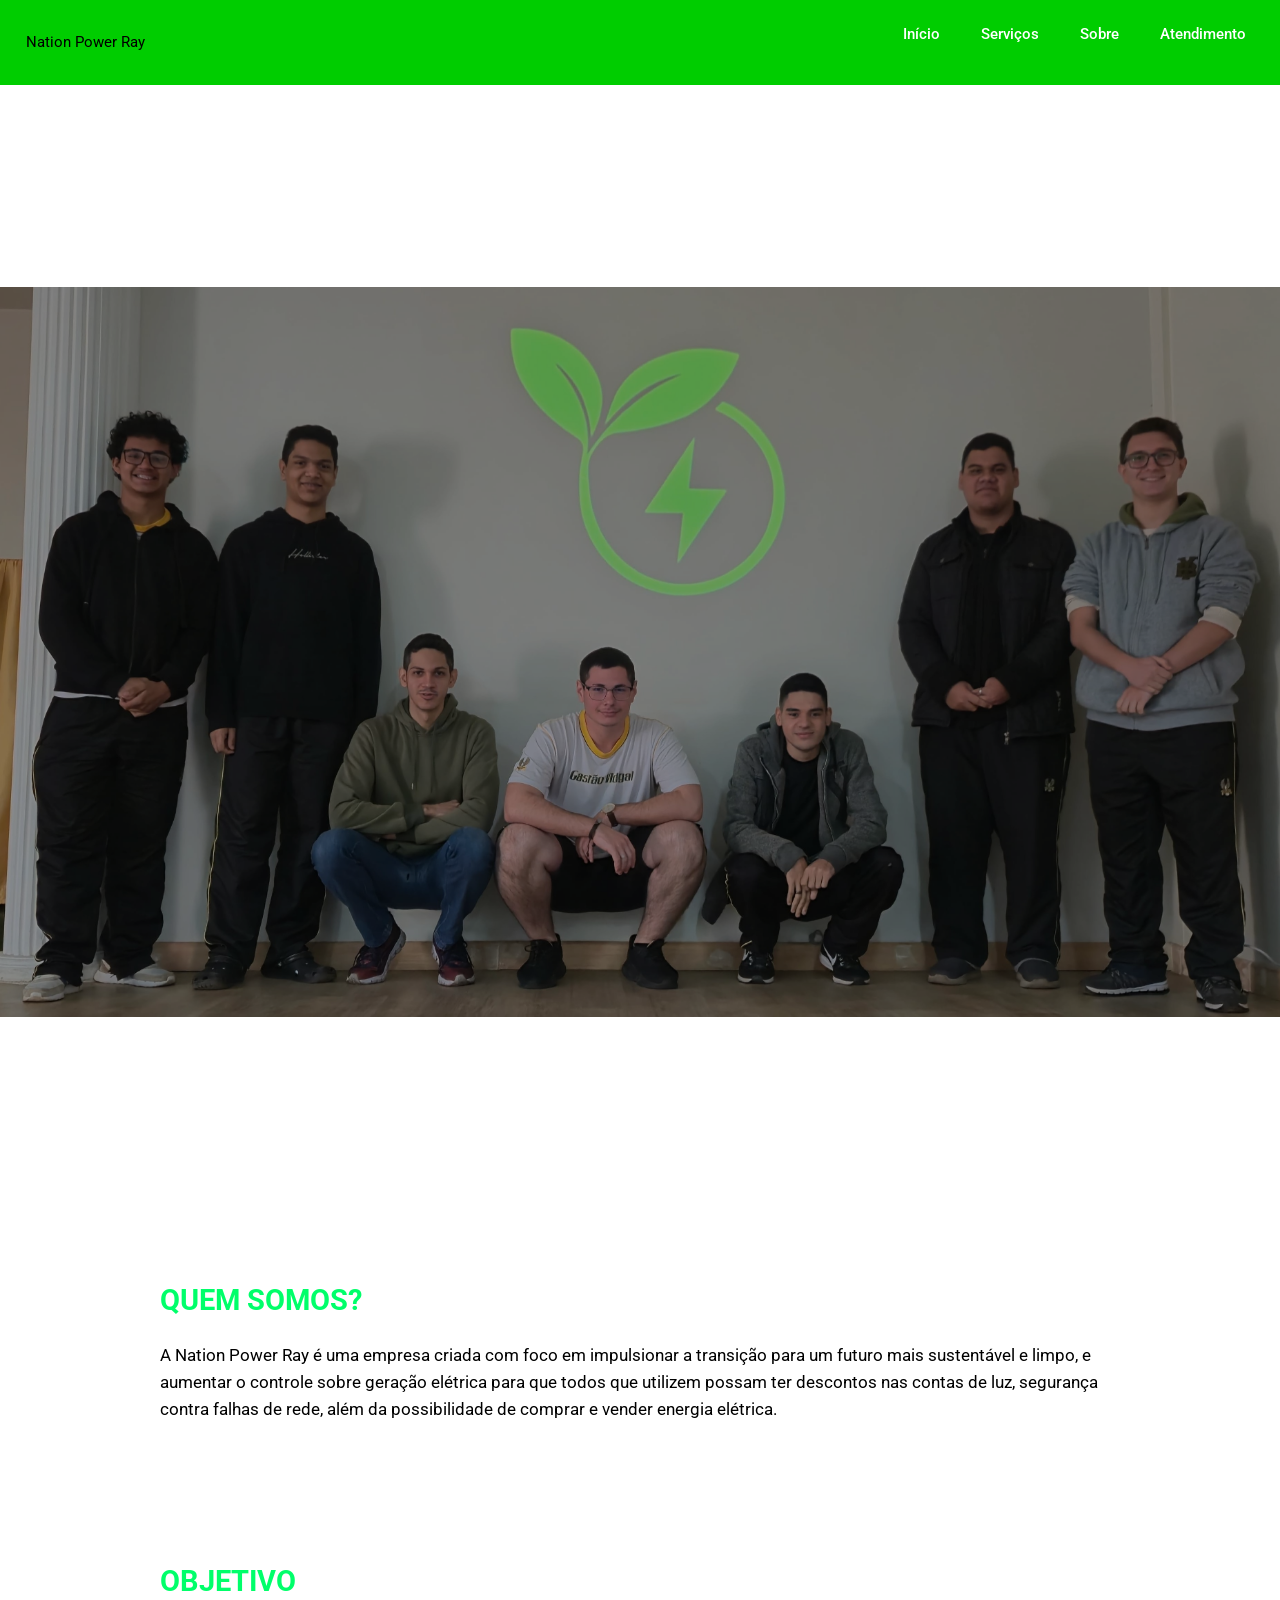
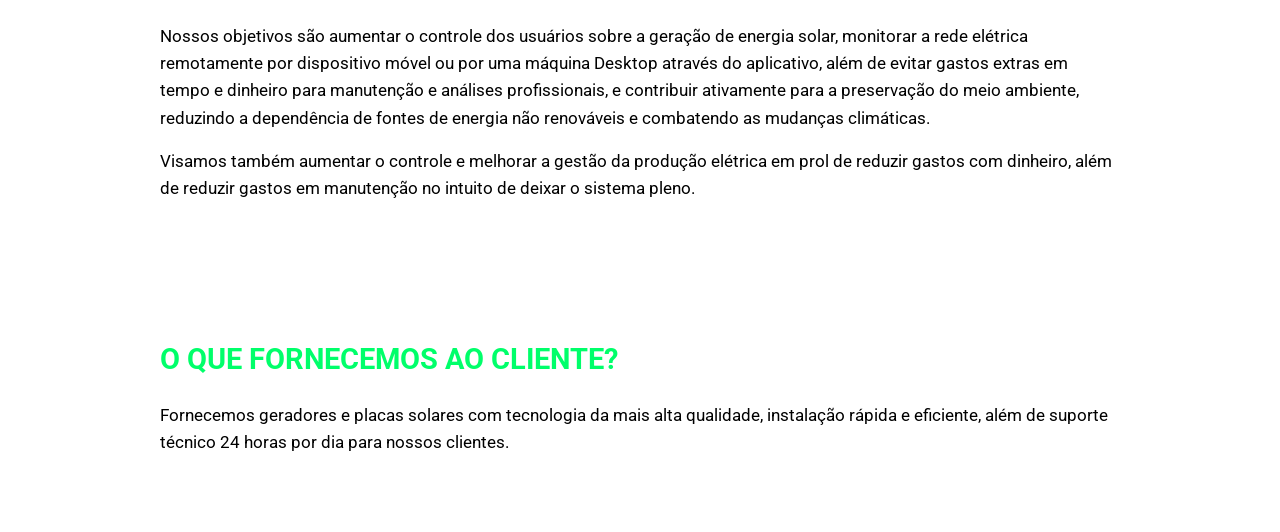
==== Projeto NPR oficial/Historia.html @ 916e8214 "Add files via upload" ====
<!DOCTYPE html>
<html lang="pt-br">

<head>
  <meta charset="UTF-8">
  <meta name="viewport" content="width=device-width, initial-scale=1.0">
  <link href="https://cdn.jsdelivr.net/npm/bootstrap@5.3.8/dist/css/bootstrap.min.css" rel="stylesheet"
    integrity="sha384-sRIl4kxILFvY47J16cr9ZwB07vP4J8+LH7qKQnuqkuIAvNWLzeN8tE5YBujZqJLB" crossorigin="anonymous">
  <script src="https://cdn.jsdelivr.net/npm/bootstrap@5.3.0-alpha1/dist/js/bootstrap.bundle.min.js"></script>
  <link rel="preconnect" href="https://fonts.googleapis.com">
  <link rel="preconnect" href="https://fonts.gstatic.com" crossorigin>
  <link href="https://fonts.googleapis.com/css2?family=Roboto:ital,wght@0,100..900;1,100..900&display=swap"
    rel="stylesheet">
  <link rel="stylesheet" href="style.css">
  <link rel="stylesheet" href="Historia.css">
  <link rel="stylesheet" href="Responsividade.css">
  <title>NPR Oficial</title>

</head>

<body>

  <header class="header" id="header">
    <div class="logo-container">
      Nation Power Ray
    </div>

    <nav class="nav" id="nav">
      <ul class="nav-list">
        <li><a href="Index.html">Início</a></li>
        <li><a href="Servicos.html">Serviços</a></li>
        <li><a href="Historia.html">Sobre</a></li>
        <li><a href="Atendimento.html">Atendimento</a></li>
      </ul>

      <div class="dropdown-responsive">
        <button class="btn" type="button" data-bs-toggle="dropdown" aria-expanded="false">
          <svg width="20px" height="20px" viewBox="0 0 24 24" fill="none" xmlns="http://www.w3.org/2000/svg">
            <line x1="5" y1="7" x2="19" y2="7" stroke="#FFFFFF" stroke-width="2" stroke-linecap="round"
              stroke-linejoin="round" />
            <line x1="5" y1="12" x2="19" y2="12" stroke="#FFFFFF" stroke-width="2" stroke-linecap="round"
              stroke-linejoin="round" />
            <line x1="5" y1="17" x2="19" y2="17" stroke="#FFFFFF" stroke-width="2" stroke-linecap="round"
              stroke-linejoin="round" />
          </svg>
        </button>
        <ul class="dropdown-menu">
          <li><a href="Index.html">Início</a></li>
          <li><a href="Servicos.html">Serviços</a></li>
          <li><a href="Historia.html">Sobre</a></li>
          <li><a href="Atendimento.html">Atendimento</a></li>
      </div>
    </nav>
  </header>

  <!-- Seção de introdução com imagem do grupo -->
  <section class="intro-imagem">
    <div class="intro-texto">
    </div>
  </section>

  <!-- Conteúdo principal após rolar -->
  <section class="conteudo-quem-somos">
    <div class="title">
      <p>QUEM SOMOS?</p>
    </div>

    <div class="content">
      <p>
        A Nation Power Ray é uma empresa criada com foco em impulsionar a transição para um futuro mais sustentável e
        limpo, e aumentar o controle sobre geração elétrica para que todos que utilizem possam ter descontos nas contas
        de
        luz, segurança contra falhas de rede, além da possibilidade de comprar e vender energia elétrica.
      </p>
    </div>
  </section>


  <!-- Conteúdo principal após rolar -->
  <section class="conteudo-quem-somos">
    <div class="title">
      <p>OBJETIVO</p>
    </div>

    <div class="content">
      <p>
        Nossos objetivos são aumentar o controle dos usuários sobre a geração de energia solar, monitorar a rede
        elétrica
        remotamente por dispositivo móvel ou por uma máquina Desktop através do aplicativo, além de evitar gastos
        extras em tempo e dinheiro para manutenção e análises profissionais, e contribuir ativamente para a
        preservação do meio ambiente, reduzindo a dependência de fontes de energia não renováveis e
        combatendo as mudanças climáticas.
      </p>

      <p>
        Visamos também aumentar o controle e melhorar a gestão da produção elétrica em prol de reduzir gastos
        com dinheiro, além de reduzir gastos em manutenção no
        intuito de deixar o sistema pleno.
      </p>
    </div>
  </section>


  <section class="conteudo-quem-somos">
    <div class="title">
      <p>O QUE FORNECEMOS AO CLIENTE?</p>
    </div>

    <div class="content">
      <p>
        Fornecemos geradores e placas solares com tecnologia da mais alta qualidade, instalação rápida e eficiente,
        além de suporte técnico 24 horas por dia para nossos clientes.
      </p>
    </div>
  </section>


</body>

</html>
---- Projeto NPR oficial/style.css ----
* {
  margin: 0;
  padding: 0;
  box-sizing: border-box;
  text-decoration: none;
  font-family: "Roboto", sans-serif;
}

body {
  background-color: #fafafa;
  color: rgb(0, 0, 0);
  font-size: 15px;
}


.header {
  display: flex;
  justify-content: space-between;
  align-items: center;
  padding: 15px 26px;
  background-color: #00CD00;

  position: sticky;
  top: 0;
  z-index: 1000;
}

.logo-container {
  display: flex;
  align-items: center;
}


.nav {
  position: relative;
}

.nav-list {
  list-style: none;
  display: flex;
  gap: 25px;
}

.nav-list li {
  position: relative;
}

.nav-list li a {
  text-decoration: none;
  color: #ffffff;
  font-weight: 500;
  transition: color 0.3s;
  padding: 8px;
  display: block;
}

.nav-list li a:hover {
  color: #050505;
}

.dropdown-responsive {
display: none;
}

.dropdown-item {
  text-decoration: none;   
  color: #51CB20;          
}

.dropdown-item:hover {
  color: #3d9e16;  
}

.dropdown-menu {
  display: flex;
  flex-direction: column;
  align-items: center;    
  justify-content: center; 
}





.btn:active {
  scale: 0.92;
}

.dots {
  position: absolute;
  bottom: 15px;           
  left: 50%;
  transform: translateX(-50%);
  display: flex;
  gap: 12px;
  z-index: 10;
}

.dot {
  width: 15px;
  height: 15px;
  border-radius: 50%;
  background-color: #ffffff80;
  cursor: pointer;
}

.dot.active {
  background-color: #51CB20;
}


.card-container {
  display: flex;
  flex-wrap: wrap;
  justify-content: center;
  gap: 20px;
  margin: 40px auto;
  max-width: 1200px;
}

.balowcards {
  background-color: #00121e;
  width: 200px;
  padding: 20px;
  text-align: center;
}


.escolha {
  max-width: 1200px;
  margin: 0 auto;
  padding: 50px 20px;
  text-align: center;
}

.escolha h1 {
  font-size: 36px;
  margin-bottom: 30px;
}

.beneficios {
  text-align: center;

}

.container {
            width: 100%;
            max-width: 1200px;
            padding: 40px 20px;
        }

        .cards-wrapper {
            display: grid;
            grid-template-columns: repeat(auto-fit, minmax(280px, 1fr));
            gap: 30px;
            width: 100%;
        }

        .card {
            background: #ffffff;
            border-radius: 16px;
            padding: 40px 30px;
            text-align: center;
            box-shadow: 0 10px 30px rgba(0, 0, 0, 0.15);
            transition: transform 0.3s ease, box-shadow 0.3s ease;
            display: flex;
            flex-direction: column;
            align-items: center;
        }

        .card:hover {
            transform: translateY(-8px);
            box-shadow: 0 15px 40px rgba(0, 0, 0, 0.2);
        }

        .icone {
            font-size: 64px;
            margin-bottom: 20px;
            line-height: 1;
        }

        .card h3 {
            font-size: 22px;
            font-weight: 700;
            color: #2d3748;
            margin: 0 0 16px 0;
            line-height: 1.3;
        }

        .card p {
            font-size: 16px;
            color: #4a5568;
            line-height: 1.6;
            margin: 0;
        }

        @media (max-width: 768px) {
            .container {
                padding: 30px 15px;
            }

            .cards-wrapper {
                gap: 20px;
            }

            .card {
                padding: 30px 20px;
            }

            .icone {
                font-size: 56px;
            }

            .card h3 {
                font-size: 20px;
            }

            .card p {
                font-size: 15px;
            }
        }




.Redes {
  display: flex;
  justify-content: center;
  gap: 20px;
  background-color: #51CB20;
  padding: 25px;
}

.socialContainer {
  width: 52px;
  height: 52px;
  display: flex;
  align-items: center;
  justify-content: center;
  transition: .3s;
}

.containerOne:hover {
  background-color: #e60b6e;
}

.containerThree:hover {
  background-color: #0072b1;
}

.containerFour:hover {
  background-color: #128C7E;
}

.socialSvg {
  width: 17px;
  fill: #fff;
}
---- Projeto NPR oficial/Historia.css ----
* {
  margin: 0;
  padding: 0;
  box-sizing: border-box;
  text-decoration: none;
  font-family: "Roboto", sans-serif;
}

/* Estilos gerais do body */
body {
  background-color: #ffffff;
  color: rgb(0, 0, 0);
  font-size: 15px;
}

/* ===========================
   HEADER + NAV
=========================== */
.header {
  display: flex;
  justify-content: space-between;
  align-items: center;
  padding: 15px 26px;
  position: sticky;
  top: 0;
  z-index: 1000;
}

/* Logo */
.logo-container {
  display: flex;
  align-items: center;
}

.logo {
  width: 60px;
  height: 60px;
  margin-right: 10px;
}

/* Menu padrão */
.nav {
  position: relative;
}

.nav-list {
  list-style: none;
  display: flex;
  gap: 25px;
}

.nav-list li {
  position: relative;
}

.nav-list li a {
  text-decoration: none;
  color: #ffffff;
  font-weight: 500;
  transition: color 0.3s;
  padding: 8px;
  display: block;
}

.nav-list li a:hover {
  color: #030303;
}

/* Seção inicial com imagem do grupo */
.intro-imagem {
  height: 126vh;
  background-image: url('./Imagens/fotogrupo.jpg'); /* sua imagem real */
  background-size: contain;
  filter: brightness(0.6); /* diminui o brilho da imagem */
  background-position: center;
  background-repeat: no-repeat; /* Evita a repetição da imagem nas bordas */
  display: flex;
  align-items: center;
  justify-content: center;
  position: relative;
}

.intro-texto h1 {
  font-size: 48px;
  color: #00ff6a;
  text-transform: uppercase;
  text-shadow: 0 0 10px black;
  text-align: center;
}

/* Seção de conteúdo com fundo 00121e */
.conteudo-quem-somos {
  color: rgb(0, 0, 0);
  padding: 60px 20px;
  max-width: 1000px;
  margin: 0 auto;
}

.title p {
  color: #00ff6a;
  text-transform: uppercase;
  font-size: 29px;
  font-weight: bold;
  margin-bottom: 20px;
}

.content p {
  font-size: 17px;
  line-height: 1.6;
}
---- Projeto NPR oficial/Responsividade.css ----
@media screen and (max-width: 480px) {
    nav {
        .nav-list {
            display: none;
        }

        .dropdown-responsive {
            display: block;
        }
    }

}
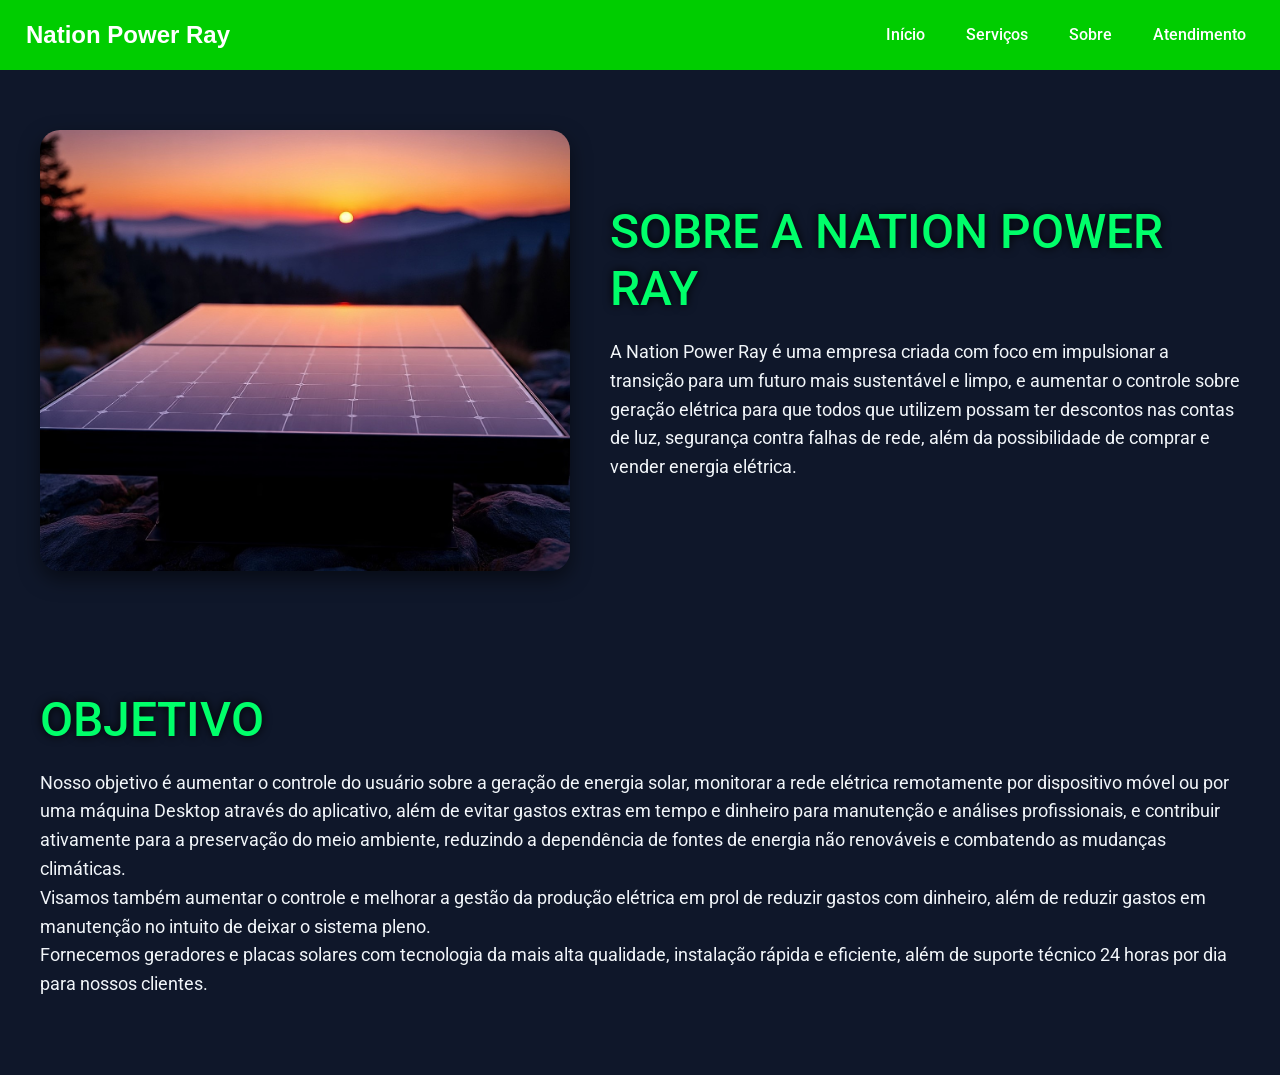
==== commit 8de0300b: "Add files via upload" ====
--- a/Projeto NPR oficial/Historia.html
+++ b/Projeto NPR oficial/Historia.html
@@ -21,7 +21,7 @@
 <body>
 
   <header class="header" id="header">
-    <div class="logo-container">
+    <div class="logo">
       Nation Power Ray
     </div>
 
@@ -43,6 +43,7 @@
             <line x1="5" y1="17" x2="19" y2="17" stroke="#FFFFFF" stroke-width="2" stroke-linecap="round"
               stroke-linejoin="round" />
           </svg>
+
         </button>
         <ul class="dropdown-menu">
           <li><a href="Index.html">Início</a></li>
@@ -53,68 +54,43 @@
     </nav>
   </header>
 
-  <!-- Seção de introdução com imagem do grupo -->
-  <section class="intro-imagem">
-    <div class="intro-texto">
-    </div>
-  </section>
-
-  <!-- Conteúdo principal após rolar -->
   <section class="conteudo-quem-somos">
-    <div class="title">
-      <p>QUEM SOMOS?</p>
+    <div class="intro-imagem">
+      <img src="./Imagens/solar.jpg" alt="Painéis solares">
     </div>
 
-    <div class="content">
+    <div class="intro-texto">
+      <h1>Sobre a Nation Power Ray</h1>
       <p>
         A Nation Power Ray é uma empresa criada com foco em impulsionar a transição para um futuro mais sustentável e
         limpo, e aumentar o controle sobre geração elétrica para que todos que utilizem possam ter descontos nas contas
-        de
-        luz, segurança contra falhas de rede, além da possibilidade de comprar e vender energia elétrica.
+        de luz, segurança contra falhas de rede, além da possibilidade de comprar e vender energia elétrica.
       </p>
     </div>
   </section>
 
 
-  <!-- Conteúdo principal após rolar -->
-  <section class="conteudo-quem-somos">
-    <div class="title">
-      <p>OBJETIVO</p>
+
+
+  <section class="conteudo-objetivo">
     </div>
 
-    <div class="content">
+    <div class="intro-texto">
+      <h1>OBJETIVO</h1>
       <p>
-        Nossos objetivos são aumentar o controle dos usuários sobre a geração de energia solar, monitorar a rede
-        elétrica
-        remotamente por dispositivo móvel ou por uma máquina Desktop através do aplicativo, além de evitar gastos
+        Nosso objetivo é aumentar o controle do usuário sobre a geração de energia solar, monitorar a rede
+        elétrica remotamente por dispositivo móvel ou por uma máquina Desktop através do aplicativo, além de evitar gastos
         extras em tempo e dinheiro para manutenção e análises profissionais, e contribuir ativamente para a
         preservação do meio ambiente, reduzindo a dependência de fontes de energia não renováveis e
-        combatendo as mudanças climáticas.
-      </p>
-
-      <p>
+        combatendo as mudanças climáticas.<br>
         Visamos também aumentar o controle e melhorar a gestão da produção elétrica em prol de reduzir gastos
-        com dinheiro, além de reduzir gastos em manutenção no
-        intuito de deixar o sistema pleno.
-      </p>
-    </div>
-  </section>
-
-
-  <section class="conteudo-quem-somos">
-    <div class="title">
-      <p>O QUE FORNECEMOS AO CLIENTE?</p>
-    </div>
-
-    <div class="content">
-      <p>
+        com dinheiro, além de reduzir gastos em manutenção no intuito de deixar o sistema pleno.<br>
         Fornecemos geradores e placas solares com tecnologia da mais alta qualidade, instalação rápida e eficiente,
         além de suporte técnico 24 horas por dia para nossos clientes.
       </p>
     </div>
   </section>
 
-
 </body>
 
 </html>
--- a/Projeto NPR oficial/style.css
+++ b/Projeto NPR oficial/style.css
@@ -7,75 +7,158 @@
 }
 
 body {
-  background-color: #fafafa;
-  color: rgb(0, 0, 0);
+  background-color: #000000;
+  color: #ffffff;
   font-size: 15px;
 }
 
-
 .header {
   display: flex;
-  justify-content: space-between;
-  align-items: center;
-  padding: 15px 26px;
+  justify-content: space-between; 
+  align-items: center;          
+  padding: 12px 24px;
   background-color: #00CD00;
-
   position: sticky;
   top: 0;
-  z-index: 1000;
-}
-
-.logo-container {
-  display: flex;
-  align-items: center;
-}
-
-
-.nav {
-  position: relative;
+  z-index: 999;
+}
+
+.logo {
+  font-weight: bold;
+  color: white;
+  font-size: 20px;
 }
 
 .nav-list {
+  display: flex;
+  gap: 32px; /* espaço entre os links */
   list-style: none;
-  display: flex;
-  gap: 25px;
-}
-
-.nav-list li {
-  position: relative;
-}
-
-.nav-list li a {
+  margin: 0;
+  padding: 0;
+}
+
+.nav-list a {
+  color: white;
   text-decoration: none;
-  color: #ffffff;
   font-weight: 500;
-  transition: color 0.3s;
-  padding: 8px;
-  display: block;
-}
+  font-size: 16px;
+}
+
 
 .nav-list li a:hover {
   color: #050505;
 }
 
+.destaque {
+  position: relative;
+  min-height: 100vh;
+  background: url("./Imagens/placa.jpg") no-repeat center center;
+  background-size: cover;
+  display: flex;
+  align-items: center;
+  justify-content: center;
+  color: #fff;
+}
+
+.destaque .overlay {
+  width: 100%;
+  height: 100%;
+  display: flex;
+  align-items: center;
+  justify-content: center;
+  text-align: center;
+  padding: 40px;
+}
+
+.destaque .texto {
+  max-width: 700px;
+}
+
+.destaque h1 {
+  font-size: clamp(32px, 5vw, 56px);
+  margin-bottom: 20px;
+  font-weight: 700;
+}
+
+.destaque p {
+  font-size: 18px;
+  margin-bottom: 30px;
+}
+
+.destaque .botao {
+  display: inline-block;
+  background: #22c55e;
+  color: #fff;
+  padding: 14px 28px;
+  border-radius: 8px;
+  font-weight: 600;
+  text-decoration: none;
+  transition: transform 0.2s ease, box-shadow 0.2s ease;
+}
+
+.destaque .botao:hover {
+  transform: translateY(-2px);
+  box-shadow: 0 8px 20px rgba(34, 197, 94, 0.4);
+}
+
+
 .dropdown-responsive {
-display: none;
-}
-
-.dropdown-item {
-  text-decoration: none;   
-  color: #51CB20;          
-}
-
-.dropdown-item:hover {
-  color: #3d9e16;  
-}
-
-.dropdown-menu {
-  display: flex;
-  flex-direction: column;
-  align-items: center;    
-  justify-content: center; 
+  display: none;
+}
+
+@media (max-width: 768px) {
+  .dropdown-responsive {
+    display: block;
+    position: relative;
+  }
+
+  #menu-toggle {
+    background: none;
+    border: none;
+    padding: 8px;
+    cursor: pointer;
+  }
+
+  #menu-toggle img {
+    width: 32px;
+    height: 32px;
+  }
+
+  .dropdown-menu {
+    position: fixed;
+    top: 0;
+    left: 0;
+    width: 100vw;
+    height: 100vh;
+    background-color: #00CD00;
+    display: none;
+    flex-direction: column;
+    justify-content: center;
+    align-items: center;
+    z-index: 999;
+  }
+
+  .dropdown-menu ul {
+    list-style: none;
+    padding: 0;
+    margin: 0;
+    text-align: center;
+  }
+
+  .dropdown-menu li {
+    margin: 20px 0;
+  }
+
+  .dropdown-menu a {
+    font-size: 24px;
+    color: white;
+    text-decoration: none;
+    font-weight: bold;
+  }
+
+  .dropdown-menu.show {
+    display: flex;
+  }
 }
 
 
@@ -88,7 +171,7 @@
 
 .dots {
   position: absolute;
-  bottom: 15px;           
+  bottom: 15px;
   left: 50%;
   transform: translateX(-50%);
   display: flex;
@@ -144,90 +227,89 @@
 }
 
 .container {
-            width: 100%;
-            max-width: 1200px;
-            padding: 40px 20px;
-        }
-
-        .cards-wrapper {
-            display: grid;
-            grid-template-columns: repeat(auto-fit, minmax(280px, 1fr));
-            gap: 30px;
-            width: 100%;
-        }
-
-        .card {
-            background: #ffffff;
-            border-radius: 16px;
-            padding: 40px 30px;
-            text-align: center;
-            box-shadow: 0 10px 30px rgba(0, 0, 0, 0.15);
-            transition: transform 0.3s ease, box-shadow 0.3s ease;
-            display: flex;
-            flex-direction: column;
-            align-items: center;
-        }
-
-        .card:hover {
-            transform: translateY(-8px);
-            box-shadow: 0 15px 40px rgba(0, 0, 0, 0.2);
-        }
-
-        .icone {
-            font-size: 64px;
-            margin-bottom: 20px;
-            line-height: 1;
-        }
-
-        .card h3 {
-            font-size: 22px;
-            font-weight: 700;
-            color: #2d3748;
-            margin: 0 0 16px 0;
-            line-height: 1.3;
-        }
-
-        .card p {
-            font-size: 16px;
-            color: #4a5568;
-            line-height: 1.6;
-            margin: 0;
-        }
-
-        @media (max-width: 768px) {
-            .container {
-                padding: 30px 15px;
-            }
-
-            .cards-wrapper {
-                gap: 20px;
-            }
-
-            .card {
-                padding: 30px 20px;
-            }
-
-            .icone {
-                font-size: 56px;
-            }
-
-            .card h3 {
-                font-size: 20px;
-            }
-
-            .card p {
-                font-size: 15px;
-            }
-        }
-
-
-
+  width: 100%;
+  max-width: 1200px;
+  padding: 40px 20px;
+}
+
+.cards-wrapper {
+  display: grid;
+  grid-template-columns: repeat(auto-fit, minmax(280px, 1fr));
+  gap: 30px;
+  width: 100%;
+}
+
+.card {
+  background: #ffffff;
+  border-radius: 16px;
+  padding: 40px 30px;
+  text-align: center;
+  box-shadow: 0 10px 30px rgba(0, 0, 0, 0.15);
+  transition: transform 0.3s ease, box-shadow 0.3s ease;
+  display: flex;
+  flex-direction: column;
+  align-items: center;
+}
+
+.card:hover {
+  transform: translateY(-8px);
+  box-shadow: 0 15px 40px #0de40633;
+}
+
+.icone {
+  border: none;
+  box-shadow: none;
+  font-size: 74px;
+  margin-bottom: 20px;
+  line-height: 1;
+}
+
+.card h3 {
+  font-size: 22px;
+  font-weight: 700;
+  color: #000000;
+  margin: 0 0 16px 0;
+  line-height: 1.3;
+}
+
+.card p {
+  font-size: 16px;
+  color: #000000;
+  line-height: 1.6;
+  margin: 0;
+}
+
+@media (max-width: 768px) {
+  .container {
+    padding: 30px 15px;
+  }
+
+  .cards-wrapper {
+    gap: 20px;
+  }
+
+  .card {
+    padding: 30px 20px;
+  }
+
+  .icone {
+    font-size: 56px;
+  }
+
+  .card h3 {
+    font-size: 20px;
+  }
+
+  .card p {
+    font-size: 15px;
+  }
+}
 
 .Redes {
   display: flex;
   justify-content: center;
   gap: 20px;
-  background-color: #51CB20;
+  background-color: #00CD00;
   padding: 25px;
 }
 
@@ -255,5 +337,4 @@
 .socialSvg {
   width: 17px;
   fill: #fff;
-}
-
+}
--- a/Projeto NPR oficial/Historia.css
+++ b/Projeto NPR oficial/Historia.css
@@ -6,16 +6,13 @@
   font-family: "Roboto", sans-serif;
 }
 
-/* Estilos gerais do body */
 body {
-  background-color: #ffffff;
-  color: rgb(0, 0, 0);
+  background-color: #363636;
+  color: #000000;
   font-size: 15px;
 }
 
-/* ===========================
-   HEADER + NAV
-=========================== */
+
 .header {
   display: flex;
   justify-content: space-between;
@@ -26,16 +23,11 @@
   z-index: 1000;
 }
 
-/* Logo */
-.logo-container {
-  display: flex;
-  align-items: center;
-}
-
 .logo {
-  width: 60px;
-  height: 60px;
-  margin-right: 10px;
+  color: #ffffff;
+  font-family: "Poppins", sans-serif;
+  font-size: 1.5rem;
+  font-weight: bold;
 }
 
 /* Menu padrão */
@@ -66,45 +58,62 @@
   color: #030303;
 }
 
-/* Seção inicial com imagem do grupo */
+.conteudo-quem-somos, .conteudo-objetivo {
+  display: flex;              /* lado a lado */
+  align-items: center;        /* centraliza verticalmente */
+  justify-content: center;
+  gap: 40px;                  /* espaço entre imagem e texto */
+  padding: 60px 40px;
+  background-color: #0f172a;  /* fundo escuro */
+}
+
+/* Imagem à esquerda */
 .intro-imagem {
-  height: 126vh;
-  background-image: url('./Imagens/fotogrupo.jpg'); /* sua imagem real */
-  background-size: contain;
-  filter: brightness(0.6); /* diminui o brilho da imagem */
-  background-position: center;
-  background-repeat: no-repeat; /* Evita a repetição da imagem nas bordas */
+  flex: 1 1 400px;
   display: flex;
-  align-items: center;
   justify-content: center;
-  position: relative;
+}
+
+.intro-imagem img {
+  max-width: 100%;
+  height: auto;
+  border-radius: 20px;        /* bordas arredondadas */
+  box-shadow: 0 8px 20px rgba(0,0,0,0.5); /* sombra elegante */
+  object-fit: cover;          /* ajusta sem distorcer */
+}
+
+/* Texto à direita */
+.intro-texto, .content {
+  flex: 1 1 500px;
+  color: #ffffff;             /* texto branco */
 }
 
 .intro-texto h1 {
-  font-size: 48px;
-  color: #00ff6a;
+  font-size: clamp(28px, 4vw, 48px);
+  color: #00ff6a;             /* verde neon */
   text-transform: uppercase;
   text-shadow: 0 0 10px black;
-  text-align: center;
-}
-
-/* Seção de conteúdo com fundo 00121e */
-.conteudo-quem-somos {
-  color: rgb(0, 0, 0);
-  padding: 60px 20px;
-  max-width: 1000px;
-  margin: 0 auto;
-}
-
-.title p {
-  color: #00ff6a;
-  text-transform: uppercase;
-  font-size: 29px;
-  font-weight: bold;
   margin-bottom: 20px;
 }
 
-.content p {
-  font-size: 17px;
+.intro-texto p {
+  font-size: 18px;
   line-height: 1.6;
-}+  color: #f1f5f9;             /* branco suave */
+}
+
+/* Responsividade */
+@media (max-width: 768px) {
+  .conteudo-quem-somos {
+    flex-direction: column;   /* imagem em cima, texto embaixo */
+    text-align: center;
+  }
+
+  .intro-imagem, .intro-texto {
+    flex: 1 1 100%;
+  }
+
+  .intro-imagem img {
+    max-width: 90%;
+  }
+}
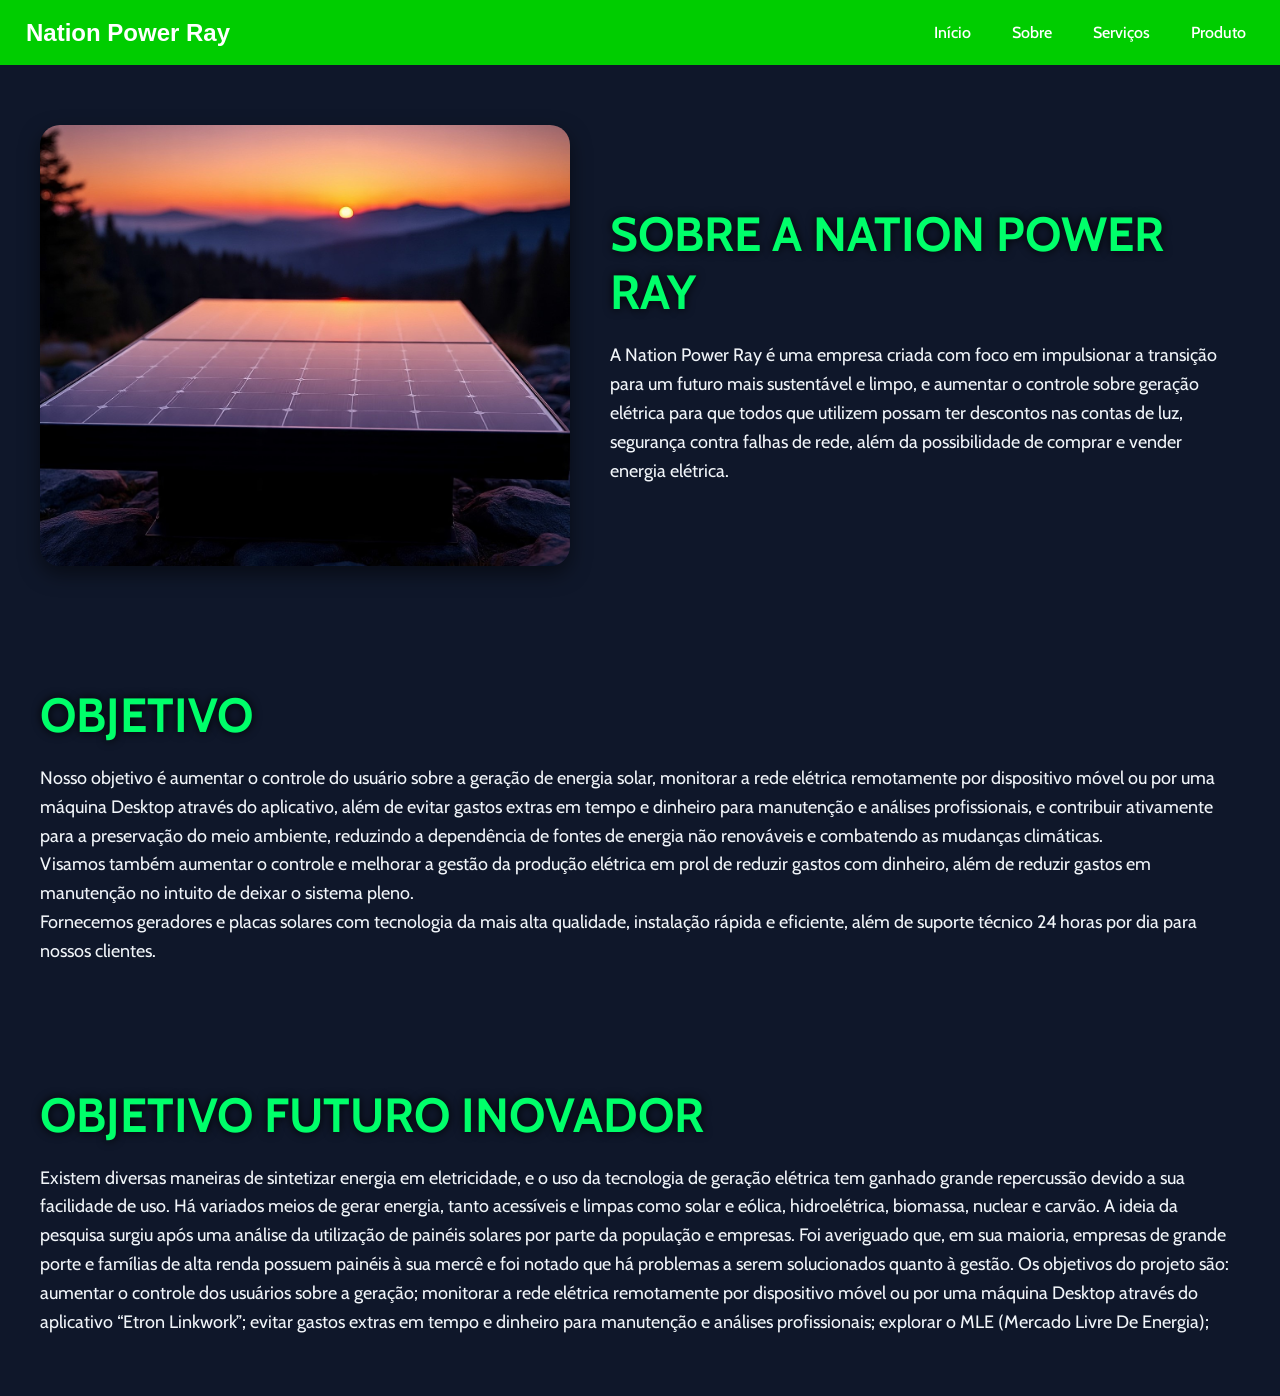
==== commit a10319fe: "Add files via upload" ====
--- a/Projeto NPR oficial/Historia.html
+++ b/Projeto NPR oficial/Historia.html
@@ -4,13 +4,7 @@
 <head>
   <meta charset="UTF-8">
   <meta name="viewport" content="width=device-width, initial-scale=1.0">
-  <link href="https://cdn.jsdelivr.net/npm/bootstrap@5.3.8/dist/css/bootstrap.min.css" rel="stylesheet"
-    integrity="sha384-sRIl4kxILFvY47J16cr9ZwB07vP4J8+LH7qKQnuqkuIAvNWLzeN8tE5YBujZqJLB" crossorigin="anonymous">
-  <script src="https://cdn.jsdelivr.net/npm/bootstrap@5.3.0-alpha1/dist/js/bootstrap.bundle.min.js"></script>
-  <link rel="preconnect" href="https://fonts.googleapis.com">
-  <link rel="preconnect" href="https://fonts.gstatic.com" crossorigin>
-  <link href="https://fonts.googleapis.com/css2?family=Roboto:ital,wght@0,100..900;1,100..900&display=swap"
-    rel="stylesheet">
+
   <link rel="stylesheet" href="style.css">
   <link rel="stylesheet" href="Historia.css">
   <link rel="stylesheet" href="Responsividade.css">
@@ -28,9 +22,9 @@
     <nav class="nav" id="nav">
       <ul class="nav-list">
         <li><a href="Index.html">Início</a></li>
+        <li><a href="Historia.html">Sobre</a></li>
         <li><a href="Servicos.html">Serviços</a></li>
-        <li><a href="Historia.html">Sobre</a></li>
-        <li><a href="Atendimento.html">Atendimento</a></li>
+        <li><a href="Produto.html">Produto</a></li>
       </ul>
 
       <div class="dropdown-responsive">
@@ -47,9 +41,10 @@
         </button>
         <ul class="dropdown-menu">
           <li><a href="Index.html">Início</a></li>
+          li><a href="Historia.html">Sobre</a></li>
           <li><a href="Servicos.html">Serviços</a></li>
-          <li><a href="Historia.html">Sobre</a></li>
-          <li><a href="Atendimento.html">Atendimento</a></li>
+          <li><a href="Produto.html">Produto</a></li>
+          1
       </div>
     </nav>
   </header>
@@ -79,7 +74,8 @@
       <h1>OBJETIVO</h1>
       <p>
         Nosso objetivo é aumentar o controle do usuário sobre a geração de energia solar, monitorar a rede
-        elétrica remotamente por dispositivo móvel ou por uma máquina Desktop através do aplicativo, além de evitar gastos
+        elétrica remotamente por dispositivo móvel ou por uma máquina Desktop através do aplicativo, além de evitar
+        gastos
         extras em tempo e dinheiro para manutenção e análises profissionais, e contribuir ativamente para a
         preservação do meio ambiente, reduzindo a dependência de fontes de energia não renováveis e
         combatendo as mudanças climáticas.<br>
@@ -91,6 +87,32 @@
     </div>
   </section>
 
+  <section class="conteudo-objetivo">
+    </div>
+
+    <div class="intro-texto">
+      <h1>OBJETIVO FUTURO INOVADOR</h1>
+      <p>Existem diversas maneiras de sintetizar energia em eletricidade, e o uso da tecnologia de geração elétrica tem
+        ganhado grande repercussão devido a sua facilidade de uso. Há variados meios de gerar energia, tanto acessíveis
+        e
+        limpas como solar e eólica, hidroelétrica, biomassa, nuclear e carvão.
+        A ideia da pesquisa surgiu após uma análise da utilização de painéis solares por parte da população e empresas.
+        Foi averiguado que, em sua maioria, empresas de grande porte e famílias de alta renda possuem painéis à sua
+        mercê
+        e foi notado que há problemas a serem solucionados quanto à gestão.
+        Os objetivos do projeto são: aumentar o controle dos usuários sobre a geração; monitorar a rede elétrica
+        remotamente por dispositivo móvel ou por uma máquina Desktop através do aplicativo “Etron Linkwork”; evitar
+        gastos
+        extras em tempo e dinheiro para manutenção e análises profissionais; explorar o MLE (Mercado Livre De Energia);
+      </p>
+
+
+    </div>
+
+    <style>
+      @import url('https://fonts.googleapis.com/css2?family=Cabin:ital,wght@0,400..700;1,400..700&display=swap');
+    </style>
+
+
 </body>
-
 </html>
--- a/Projeto NPR oficial/style.css
+++ b/Projeto NPR oficial/style.css
@@ -3,7 +3,7 @@
   padding: 0;
   box-sizing: border-box;
   text-decoration: none;
-  font-family: "Roboto", sans-serif;
+  font-family: "Cabin", sans-serif;
 }
 
 body {
@@ -14,8 +14,8 @@
 
 .header {
   display: flex;
-  justify-content: space-between; 
-  align-items: center;          
+  justify-content: space-between;
+  align-items: center;
   padding: 12px 24px;
   background-color: #00CD00;
   position: sticky;
@@ -31,7 +31,8 @@
 
 .nav-list {
   display: flex;
-  gap: 32px; /* espaço entre os links */
+  gap: 32px;
+  /* espaço entre os links */
   list-style: none;
   margin: 0;
   padding: 0;
@@ -106,7 +107,7 @@
   display: none;
 }
 
-@media (max-width: 768px) {
+@media (max-width: 960px) {
   .dropdown-responsive {
     display: block;
     position: relative;
@@ -222,20 +223,25 @@
 }
 
 .beneficios {
-  text-align: center;
-
+  background-color: #ffff;
+  text-align: center;
+  padding: 40px 20px;
+  /* mantém espaçamento superior/inferior */
 }
 
 .container {
   width: 100%;
   max-width: 1200px;
-  padding: 40px 20px;
+  margin: 0 auto;
+  /* centraliza o container */
 }
 
 .cards-wrapper {
   display: grid;
-  grid-template-columns: repeat(auto-fit, minmax(280px, 1fr));
+  grid-template-columns: repeat(3, 1fr);
+  /* sempre 3 colunas lado a lado */
   gap: 30px;
+  /* espaçamento entre os cards */
   width: 100%;
 }
 
@@ -257,8 +263,6 @@
 }
 
 .icone {
-  border: none;
-  box-shadow: none;
   font-size: 74px;
   margin-bottom: 20px;
   line-height: 1;
@@ -279,31 +283,6 @@
   margin: 0;
 }
 
-@media (max-width: 768px) {
-  .container {
-    padding: 30px 15px;
-  }
-
-  .cards-wrapper {
-    gap: 20px;
-  }
-
-  .card {
-    padding: 30px 20px;
-  }
-
-  .icone {
-    font-size: 56px;
-  }
-
-  .card h3 {
-    font-size: 20px;
-  }
-
-  .card p {
-    font-size: 15px;
-  }
-}
 
 .Redes {
   display: flex;
--- a/Projeto NPR oficial/Historia.css
+++ b/Projeto NPR oficial/Historia.css
@@ -3,7 +3,7 @@
   padding: 0;
   box-sizing: border-box;
   text-decoration: none;
-  font-family: "Roboto", sans-serif;
+  font-family: "Cabin", sans-serif;
 }
 
 body {
--- a/Projeto NPR oficial/Responsividade.css
+++ b/Projeto NPR oficial/Responsividade.css
@@ -1,4 +1,4 @@
-@media screen and (max-width: 480px) {
+@media screen and (max-width: 960px) {
     nav {
         .nav-list {
             display: none;
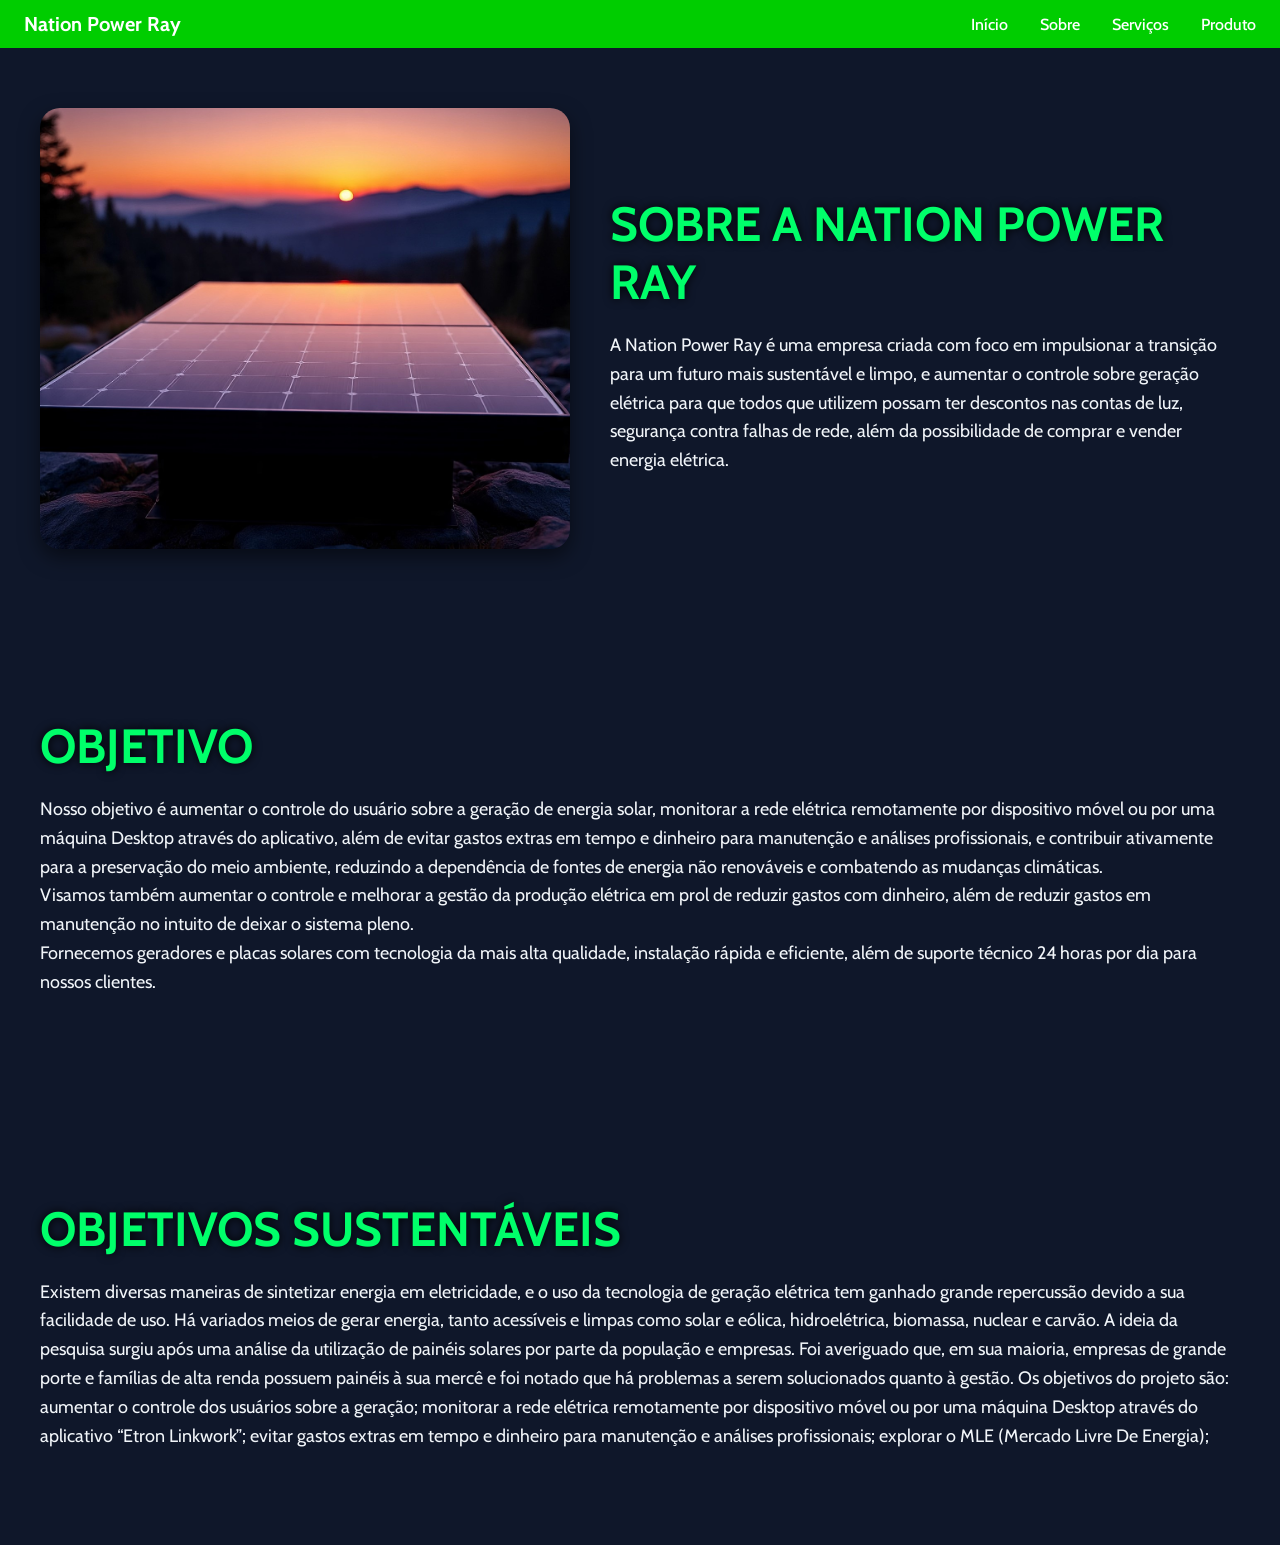
==== commit 682ab9c0: "Add files via upload" ====
--- a/Projeto NPR oficial/Historia.html
+++ b/Projeto NPR oficial/Historia.html
@@ -4,7 +4,6 @@
 <head>
   <meta charset="UTF-8">
   <meta name="viewport" content="width=device-width, initial-scale=1.0">
-
   <link rel="stylesheet" href="style.css">
   <link rel="stylesheet" href="Historia.css">
   <link rel="stylesheet" href="Responsividade.css">
@@ -27,24 +26,25 @@
         <li><a href="Produto.html">Produto</a></li>
       </ul>
 
+
       <div class="dropdown-responsive">
-        <button class="btn" type="button" data-bs-toggle="dropdown" aria-expanded="false">
-          <svg width="20px" height="20px" viewBox="0 0 24 24" fill="none" xmlns="http://www.w3.org/2000/svg">
-            <line x1="5" y1="7" x2="19" y2="7" stroke="#FFFFFF" stroke-width="2" stroke-linecap="round"
-              stroke-linejoin="round" />
-            <line x1="5" y1="12" x2="19" y2="12" stroke="#FFFFFF" stroke-width="2" stroke-linecap="round"
-              stroke-linejoin="round" />
-            <line x1="5" y1="17" x2="19" y2="17" stroke="#FFFFFF" stroke-width="2" stroke-linecap="round"
-              stroke-linejoin="round" />
+        <button class="btn-menu" id="btn-menu" type="button">
+          <svg width="26px" height="26px" viewBox="0 0 24 24" fill="none">
+            <line x1="5" y1="7" x2="19" y2="7" stroke="#FFFFFF" stroke-width="2" stroke-linecap="round" />
+            <line x1="5" y1="12" x2="19" y2="12" stroke="#FFFFFF" stroke-width="2" stroke-linecap="round" />
+            <line x1="5" y1="17" x2="19" y2="17" stroke="#FFFFFF" stroke-width="2" stroke-linecap="round" />
           </svg>
+        </button>
 
-        </button>
-        <ul class="dropdown-menu">
-          <li><a href="Index.html">Início</a></li>
-          li><a href="Historia.html">Sobre</a></li>
-          <li><a href="Servicos.html">Serviços</a></li>
-          <li><a href="Produto.html">Produto</a></li>
-          1
+        <div class="menu-fullscreen" id="menu-fullscreen">
+          <ul>
+            <li><a href="Index.html">Início</a></li>
+            <li><a href="Historia.html">Sobre</a></li>
+            <li><a href="Servicos.html">Serviços</a></li>
+            <li><a href="Produto.html">Produto</a></li>
+          </ul>
+        </div>
+      </div>
       </div>
     </nav>
   </header>
@@ -91,7 +91,7 @@
     </div>
 
     <div class="intro-texto">
-      <h1>OBJETIVO FUTURO INOVADOR</h1>
+      <h1>OBJETIVOS SUSTENTÁVEIS</h1>
       <p>Existem diversas maneiras de sintetizar energia em eletricidade, e o uso da tecnologia de geração elétrica tem
         ganhado grande repercussão devido a sua facilidade de uso. Há variados meios de gerar energia, tanto acessíveis
         e
@@ -109,10 +109,14 @@
 
     </div>
 
+    <script src="script.js"></script>
+
+
     <style>
       @import url('https://fonts.googleapis.com/css2?family=Cabin:ital,wght@0,400..700;1,400..700&display=swap');
     </style>
 
 
 </body>
+
 </html>
--- a/Projeto NPR oficial/style.css
+++ b/Projeto NPR oficial/style.css
@@ -7,7 +7,7 @@
 }
 
 body {
-  background-color: #000000;
+  background-color: #3d3d3d;
   color: #ffffff;
   font-size: 15px;
 }
@@ -103,93 +103,33 @@
 }
 
 
-.dropdown-responsive {
-  display: none;
-}
-
-@media (max-width: 960px) {
-  .dropdown-responsive {
-    display: block;
-    position: relative;
-  }
-
-  #menu-toggle {
-    background: none;
-    border: none;
-    padding: 8px;
-    cursor: pointer;
-  }
-
-  #menu-toggle img {
-    width: 32px;
-    height: 32px;
-  }
-
-  .dropdown-menu {
-    position: fixed;
-    top: 0;
-    left: 0;
-    width: 100vw;
-    height: 100vh;
-    background-color: #00CD00;
-    display: none;
-    flex-direction: column;
-    justify-content: center;
-    align-items: center;
-    z-index: 999;
-  }
-
-  .dropdown-menu ul {
-    list-style: none;
-    padding: 0;
-    margin: 0;
-    text-align: center;
-  }
-
-  .dropdown-menu li {
-    margin: 20px 0;
-  }
-
-  .dropdown-menu a {
-    font-size: 24px;
-    color: white;
-    text-decoration: none;
-    font-weight: bold;
-  }
-
-  .dropdown-menu.show {
-    display: flex;
-  }
-}
-
-
-
-
-
-.btn:active {
-  scale: 0.92;
-}
-
-.dots {
-  position: absolute;
-  bottom: 15px;
-  left: 50%;
-  transform: translateX(-50%);
-  display: flex;
-  gap: 12px;
-  z-index: 10;
-}
-
-.dot {
-  width: 15px;
-  height: 15px;
-  border-radius: 50%;
-  background-color: #ffffff80;
-  cursor: pointer;
-}
-
-.dot.active {
-  background-color: #51CB20;
+.intro-texto,
+.content {
+  flex: 1 1 500px;
+  color: #ffffff;
+
+  /* ✅ Centraliza o BLOCO na tela */
+  max-width: 1200px;
+  margin: 0 auto;
+}
+
+.intro-texto h1 {
+  text-align: left; 
+  margin: 3rem 0 20px 0;
+
+  font-size: clamp(28px, 4vw, 48px);
+  color: #00ff6a;
+  text-transform: uppercase;
+  text-shadow: 0 0 10px black;
+}
+
+.intro-texto p {
+  text-align: left; 
+  font-size: 20px;
+  line-height: 1.9;
+  color: #fafafa;
+
+  margin: 0 0 35px 0;
 }
 
 
@@ -223,7 +163,7 @@
 }
 
 .beneficios {
-  background-color: #ffff;
+  background-color: #3d3d3d;
   text-align: center;
   padding: 40px 20px;
   /* mantém espaçamento superior/inferior */
@@ -269,7 +209,7 @@
 }
 
 .card h3 {
-  font-size: 22px;
+  font-size: 25px;
   font-weight: 700;
   color: #000000;
   margin: 0 0 16px 0;
@@ -277,11 +217,49 @@
 }
 
 .card p {
-  font-size: 16px;
+  font-size: 20px;
   color: #000000;
   line-height: 1.6;
   margin: 0;
 }
+
+/* ============================= */
+/* TABLET (2 CARDS POR LINHA) */
+/* ============================= */
+
+@media (max-width: 1024px) {
+  .cards-wrapper {
+    grid-template-columns: repeat(2, 1fr);
+  }
+}
+
+/* ============================= */
+/* CELULAR (1 CARD POR LINHA) */
+/* ============================= */
+
+@media (max-width: 768px) {
+  .cards-wrapper {
+    grid-template-columns: 1fr; /* UM EMBAIXO DO OUTRO */
+  }
+
+  .card {
+    width: 100%;
+    max-width: 360px; /* Mantém visual bonito */
+    margin: 0 auto;   /* Centraliza */
+  }
+}
+
+/* ============================= */
+/* CELULAR PEQUENO */
+/* ============================= */
+
+@media (max-width: 480px) {
+  .card {
+    max-width: 100%;
+    padding: 30px 20px; /* só ajusta espaço interno */
+  }
+}
+
 
 
 .Redes {
--- a/Projeto NPR oficial/Historia.css
+++ b/Projeto NPR oficial/Historia.css
@@ -17,54 +17,53 @@
   display: flex;
   justify-content: space-between;
   align-items: center;
-  padding: 15px 26px;
+  padding: 12px 24px;
+  background-color: #00CD00;
   position: sticky;
   top: 0;
-  z-index: 1000;
+  z-index: 999;
 }
 
 .logo {
-  color: #ffffff;
-  font-family: "Poppins", sans-serif;
-  font-size: 1.5rem;
   font-weight: bold;
-}
-
-/* Menu padrão */
-.nav {
-  position: relative;
+  color: white;
+  font-size: 20px;
 }
 
 .nav-list {
+  display: flex;
+  gap: 32px;
+  /* espaço entre os links */
   list-style: none;
-  display: flex;
-  gap: 25px;
+  margin: 0;
+  padding: 0;
 }
 
-.nav-list li {
-  position: relative;
+.nav-list a {
+  color: white;
+  text-decoration: none;
+  font-weight: 500;
+  font-size: 16px;
 }
 
-.nav-list li a {
-  text-decoration: none;
-  color: #ffffff;
-  font-weight: 500;
-  transition: color 0.3s;
-  padding: 8px;
-  display: block;
+
+.nav-list li a:hover {
+  color: #050505;
 }
 
-.nav-list li a:hover {
-  color: #030303;
-}
 
-.conteudo-quem-somos, .conteudo-objetivo {
-  display: flex;              /* lado a lado */
-  align-items: center;        /* centraliza verticalmente */
+.conteudo-quem-somos,
+.conteudo-objetivo {
+  display: flex;
+  /* lado a lado */
+  align-items: center;
+  /* centraliza verticalmente */
   justify-content: center;
-  gap: 40px;                  /* espaço entre imagem e texto */
+  gap: 40px;
+  /* espaço entre imagem e texto */
   padding: 60px 40px;
-  background-color: #0f172a;  /* fundo escuro */
+  background-color: #0f172a;
+  /* fundo escuro */
 }
 
 /* Imagem à esquerda */
@@ -77,20 +76,26 @@
 .intro-imagem img {
   max-width: 100%;
   height: auto;
-  border-radius: 20px;        /* bordas arredondadas */
-  box-shadow: 0 8px 20px rgba(0,0,0,0.5); /* sombra elegante */
-  object-fit: cover;          /* ajusta sem distorcer */
+  border-radius: 20px;
+  /* bordas arredondadas */
+  box-shadow: 0 8px 20px rgba(0, 0, 0, 0.5);
+  /* sombra elegante */
+  object-fit: cover;
+  /* ajusta sem distorcer */
 }
 
 /* Texto à direita */
-.intro-texto, .content {
+.intro-texto,
+.content {
   flex: 1 1 500px;
-  color: #ffffff;             /* texto branco */
+  color: #ffffff;
+  /* texto branco */
 }
 
 .intro-texto h1 {
   font-size: clamp(28px, 4vw, 48px);
-  color: #00ff6a;             /* verde neon */
+  color: #00ff6a;
+  /* verde neon */
   text-transform: uppercase;
   text-shadow: 0 0 10px black;
   margin-bottom: 20px;
@@ -99,17 +104,20 @@
 .intro-texto p {
   font-size: 18px;
   line-height: 1.6;
-  color: #f1f5f9;             /* branco suave */
+  color: #f1f5f9;
+  /* branco suave */
 }
 
 /* Responsividade */
 @media (max-width: 768px) {
   .conteudo-quem-somos {
-    flex-direction: column;   /* imagem em cima, texto embaixo */
+    flex-direction: column;
+    /* imagem em cima, texto embaixo */
     text-align: center;
   }
 
-  .intro-imagem, .intro-texto {
+  .intro-imagem,
+  .intro-texto {
     flex: 1 1 100%;
   }
 
--- a/Projeto NPR oficial/Responsividade.css
+++ b/Projeto NPR oficial/Responsividade.css
@@ -1,12 +1,98 @@
-@media screen and (max-width: 960px) {
-    nav {
-        .nav-list {
-            display: none;
-        }
+/* ============================= */
+/* MENU MOBILE TELA CHEIA */
+/* ============================= */
 
-        .dropdown-responsive {
-            display: block;
-        }
-    }
+.btn-menu {
+  background: none;
+  border: none;
+  cursor: pointer;
+}
 
-}+/* Container do menu em tela cheia */
+.menu-fullscreen {
+  position: fixed;
+  inset: 0;
+  background-color: #0f172a;
+  display: none;
+  align-items: center;
+  justify-content: center;
+  z-index: 2000;
+}
+
+/* Lista centralizada */
+.menu-fullscreen ul {
+  list-style: none;
+  display: flex;
+  flex-direction: column;
+  gap: 30px;
+  text-align: center;
+}
+
+.menu-fullscreen li a {
+  font-size: 28px;
+  color: white;
+  font-weight: bold;
+  transition: 0.3s;
+}
+
+.menu-fullscreen li a:hover {
+  color: #00ff6a;
+}
+
+/* ============================= */
+/* CONTROLE MOBILE / DESKTOP */
+/* ============================= */
+
+.dropdown-responsive {
+  display: none;
+}
+
+@media (max-width: 900px) {
+  .nav-list {
+    display: none;
+  }
+
+  .dropdown-responsive {
+    display: block;
+  }
+}
+
+/* ============================= */
+/* SEÇÕES PRINCIPAIS RESPONSIVAS */
+/* ============================= */
+
+@media (max-width: 900px) {
+  .conteudo-quem-somos,
+  .conteudo-objetivo {
+    flex-direction: column;
+    text-align: center;
+    padding: 40px 20px;
+  }
+
+  .intro-imagem img {
+    width: 100%;
+    max-width: 420px;
+  }
+
+  .intro-texto h1 {
+    font-size: 26px;
+  }
+
+  .intro-texto p {
+    font-size: 16px;
+  }
+}
+
+/* ============================= */
+/* CELULAR PEQUENO */
+/* ============================= */
+
+@media (max-width: 480px) {
+  .logo {
+    font-size: 16px;
+  }
+
+  .intro-texto p {
+    font-size: 15px;
+  }
+}
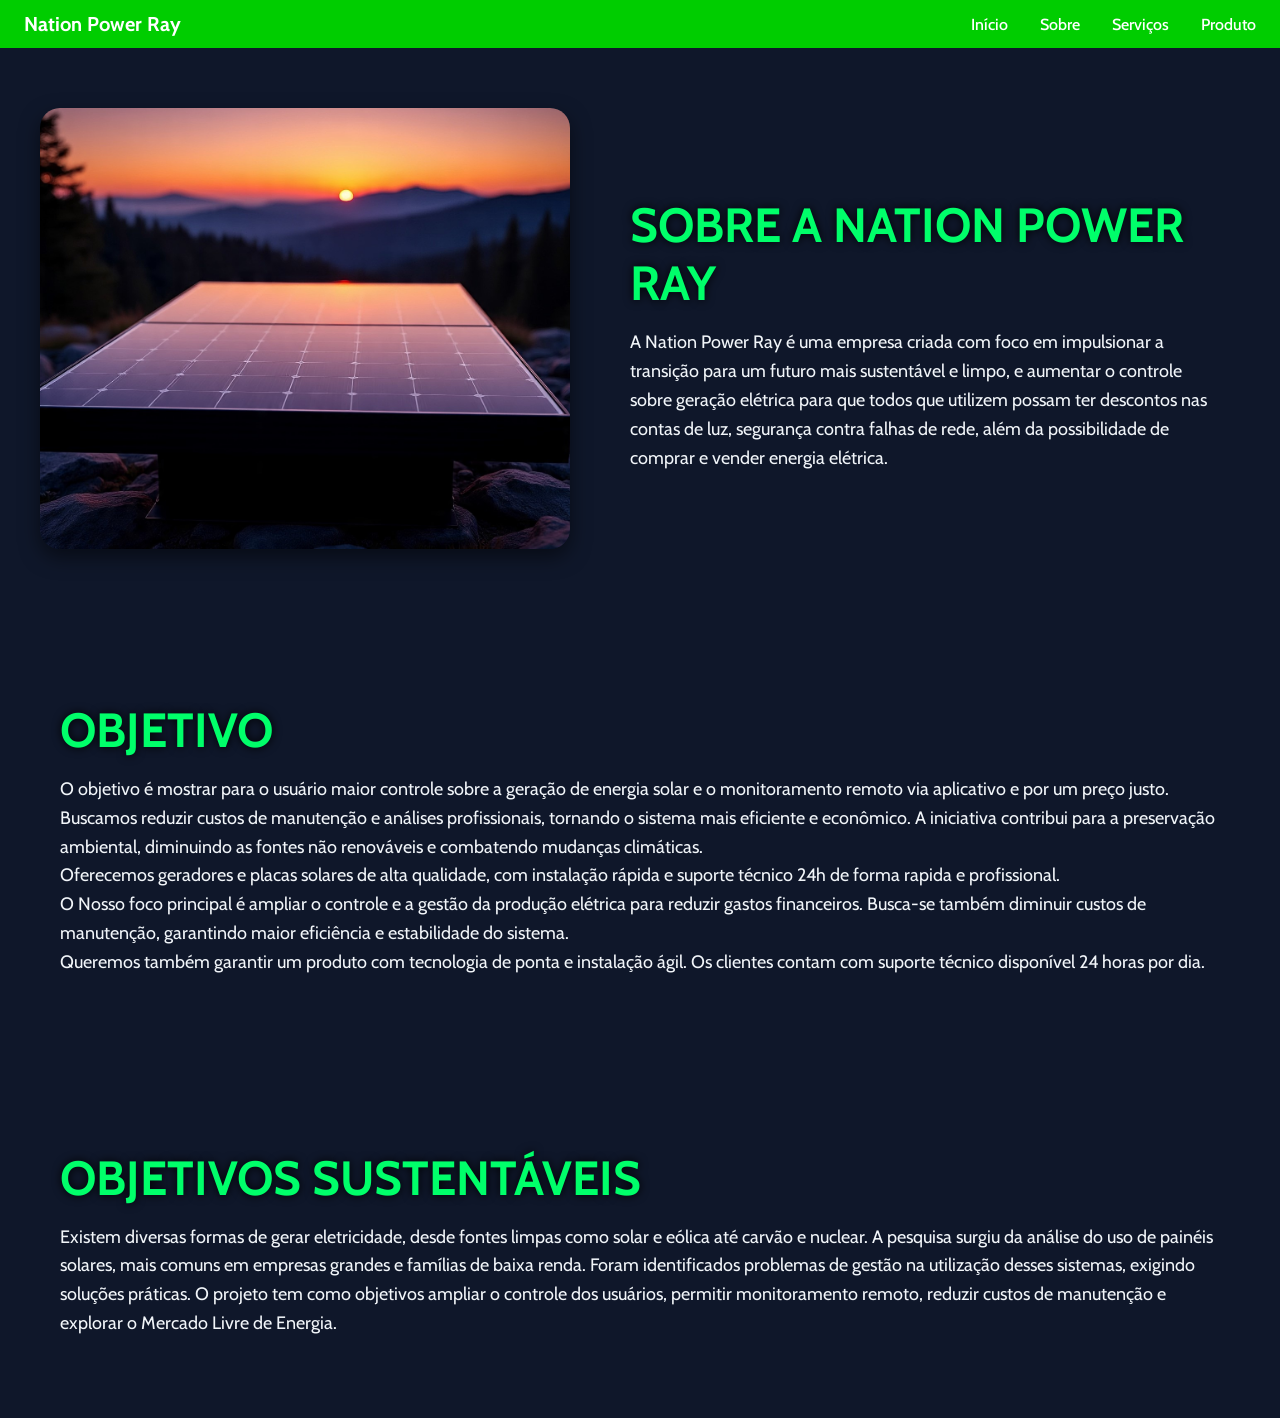
==== commit ae16377f: "Add files via upload" ====
--- a/Projeto NPR oficial/Historia.html
+++ b/Projeto NPR oficial/Historia.html
@@ -73,17 +73,16 @@
     <div class="intro-texto">
       <h1>OBJETIVO</h1>
       <p>
-        Nosso objetivo é aumentar o controle do usuário sobre a geração de energia solar, monitorar a rede
-        elétrica remotamente por dispositivo móvel ou por uma máquina Desktop através do aplicativo, além de evitar
-        gastos
-        extras em tempo e dinheiro para manutenção e análises profissionais, e contribuir ativamente para a
-        preservação do meio ambiente, reduzindo a dependência de fontes de energia não renováveis e
-        combatendo as mudanças climáticas.<br>
-        Visamos também aumentar o controle e melhorar a gestão da produção elétrica em prol de reduzir gastos
-        com dinheiro, além de reduzir gastos em manutenção no intuito de deixar o sistema pleno.<br>
-        Fornecemos geradores e placas solares com tecnologia da mais alta qualidade, instalação rápida e eficiente,
-        além de suporte técnico 24 horas por dia para nossos clientes.
-      </p>
+        O objetivo é mostrar para o usuário maior controle sobre a geração de energia solar e o monitoramento remoto via
+        aplicativo e por um preço justo.<br>
+        Buscamos reduzir custos de manutenção e análises profissionais, tornando o sistema mais eficiente e econômico.
+        A iniciativa contribui para a preservação ambiental, diminuindo as fontes não renováveis e
+        combatendo mudanças climáticas.<br>
+        Oferecemos geradores e placas solares de alta qualidade, com instalação rápida e suporte técnico 24h de forma rapida e profissional.<br>
+        O Nosso foco principal é ampliar o controle e a gestão da produção elétrica para reduzir gastos financeiros.
+        Busca-se também diminuir custos de manutenção, garantindo maior eficiência e estabilidade do sistema.<br>
+        Queremos também garantir um produto com tecnologia de ponta e instalação ágil.
+        Os clientes contam com suporte técnico disponível 24 horas por dia.
     </div>
   </section>
 
@@ -92,18 +91,12 @@
 
     <div class="intro-texto">
       <h1>OBJETIVOS SUSTENTÁVEIS</h1>
-      <p>Existem diversas maneiras de sintetizar energia em eletricidade, e o uso da tecnologia de geração elétrica tem
-        ganhado grande repercussão devido a sua facilidade de uso. Há variados meios de gerar energia, tanto acessíveis
-        e
-        limpas como solar e eólica, hidroelétrica, biomassa, nuclear e carvão.
-        A ideia da pesquisa surgiu após uma análise da utilização de painéis solares por parte da população e empresas.
-        Foi averiguado que, em sua maioria, empresas de grande porte e famílias de alta renda possuem painéis à sua
-        mercê
-        e foi notado que há problemas a serem solucionados quanto à gestão.
-        Os objetivos do projeto são: aumentar o controle dos usuários sobre a geração; monitorar a rede elétrica
-        remotamente por dispositivo móvel ou por uma máquina Desktop através do aplicativo “Etron Linkwork”; evitar
-        gastos
-        extras em tempo e dinheiro para manutenção e análises profissionais; explorar o MLE (Mercado Livre De Energia);
+      <p>Existem diversas formas de gerar eletricidade, desde fontes limpas como solar e eólica até carvão e nuclear.
+        A pesquisa surgiu da análise do uso de painéis solares, mais comuns em empresas grandes e famílias de baixa
+        renda.
+        Foram identificados problemas de gestão na utilização desses sistemas, exigindo soluções práticas.
+        O projeto tem como objetivos ampliar o controle dos usuários, permitir monitoramento remoto, reduzir custos de
+        manutenção e explorar o Mercado Livre de Energia.
       </p>
 
 
--- a/Projeto NPR oficial/style.css
+++ b/Projeto NPR oficial/style.css
@@ -107,29 +107,54 @@
 .content {
   flex: 1 1 500px;
   color: #ffffff;
-
-  /* ✅ Centraliza o BLOCO na tela */
   max-width: 1200px;
   margin: 0 auto;
+  padding: 0 20px;
+  /* Adiciona espaçamento lateral para telas menores */
+  box-sizing: border-box;
 }
 
 .intro-texto h1 {
-  text-align: left; 
+  text-align: left;
   margin: 3rem 0 20px 0;
-
-  font-size: clamp(28px, 4vw, 48px);
+  font-size: clamp(24px, 6vw, 48px);
+  /* Ajusta melhor em telas pequenas */
   color: #00ff6a;
   text-transform: uppercase;
   text-shadow: 0 0 10px black;
 }
 
+.intro-texto2 h1 {
+text-align: center;
+  margin: 3rem 0 20px 0;
+  font-size: clamp(24px, 6vw, 48px);
+  /* Ajusta melhor em telas pequenas */
+  color: #00ff6a;
+  text-transform: uppercase;
+  text-shadow: 0 0 10px black;
+}
+
 .intro-texto p {
-  text-align: left; 
-  font-size: 20px;
-  line-height: 1.9;
+  text-align: left;
+  font-size: clamp(16px, 4vw, 20px);
+  /* Responsivo para texto */
+  line-height: 1.8;
   color: #fafafa;
-
   margin: 0 0 35px 0;
+}
+
+/* 📱 Media Query para telas menores */
+@media (max-width: 600px) {
+  .intro-texto h1 {
+    margin: 2rem 0 15px 0;
+    text-align: center;
+    /* Centraliza título no celular */
+  }
+
+  .intro-texto p {
+    text-align: justify;
+    /* Melhora leitura em telas pequenas */
+  }
 }
 
 
@@ -239,13 +264,16 @@
 
 @media (max-width: 768px) {
   .cards-wrapper {
-    grid-template-columns: 1fr; /* UM EMBAIXO DO OUTRO */
+    grid-template-columns: 1fr;
+    /* UM EMBAIXO DO OUTRO */
   }
 
   .card {
     width: 100%;
-    max-width: 360px; /* Mantém visual bonito */
-    margin: 0 auto;   /* Centraliza */
+    max-width: 360px;
+    /* Mantém visual bonito */
+    margin: 0 auto;
+    /* Centraliza */
   }
 }
 
@@ -256,7 +284,8 @@
 @media (max-width: 480px) {
   .card {
     max-width: 100%;
-    padding: 30px 20px; /* só ajusta espaço interno */
+    padding: 30px 20px;
+    /* só ajusta espaço interno */
   }
 }
 
--- a/Projeto NPR oficial/Historia.css
+++ b/Projeto NPR oficial/Historia.css
@@ -1,57 +1,3 @@
-* {
-  margin: 0;
-  padding: 0;
-  box-sizing: border-box;
-  text-decoration: none;
-  font-family: "Cabin", sans-serif;
-}
-
-body {
-  background-color: #363636;
-  color: #000000;
-  font-size: 15px;
-}
-
-
-.header {
-  display: flex;
-  justify-content: space-between;
-  align-items: center;
-  padding: 12px 24px;
-  background-color: #00CD00;
-  position: sticky;
-  top: 0;
-  z-index: 999;
-}
-
-.logo {
-  font-weight: bold;
-  color: white;
-  font-size: 20px;
-}
-
-.nav-list {
-  display: flex;
-  gap: 32px;
-  /* espaço entre os links */
-  list-style: none;
-  margin: 0;
-  padding: 0;
-}
-
-.nav-list a {
-  color: white;
-  text-decoration: none;
-  font-weight: 500;
-  font-size: 16px;
-}
-
-
-.nav-list li a:hover {
-  color: #050505;
-}
-
-
 .conteudo-quem-somos,
 .conteudo-objetivo {
   display: flex;
@@ -89,24 +35,50 @@
 .content {
   flex: 1 1 500px;
   color: #ffffff;
-  /* texto branco */
+  max-width: 1200px;
+  margin: 0 auto;
+  padding: 0 20px;
+  box-sizing: border-box;
 }
 
 .intro-texto h1 {
   font-size: clamp(28px, 4vw, 48px);
   color: #00ff6a;
-  /* verde neon */
   text-transform: uppercase;
   text-shadow: 0 0 10px black;
-  margin-bottom: 20px;
+  margin: 2rem 0 1rem 0;
+  /* Menos espaço entre título e texto */
 }
 
 .intro-texto p {
-  font-size: 18px;
+  font-size: clamp(16px, 4vw, 18px);
+  /* Responsivo e mais compacto */
   line-height: 1.6;
   color: #f1f5f9;
-  /* branco suave */
+  margin: 0 0 20px 0;
+  /* Reduz espaço entre parágrafos */
+  text-align: left;
+  word-break: break-word;
 }
+
+/* 📱 Ajuste para telas pequenas */
+@media (max-width: 600px) {
+  .intro-texto {
+    padding: 0 15px;
+  }
+
+  .intro-texto h1 {
+    font-size: 32px;
+    margin: 1.5rem 0 1rem 0;
+  }
+
+  .intro-texto p {
+    font-size: 16px;
+    line-height: 1.5;
+    margin-bottom: 15px;
+  }
+}
+
 
 /* Responsividade */
 @media (max-width: 768px) {
@@ -124,4 +96,4 @@
   .intro-imagem img {
     max-width: 90%;
   }
-}
+}
